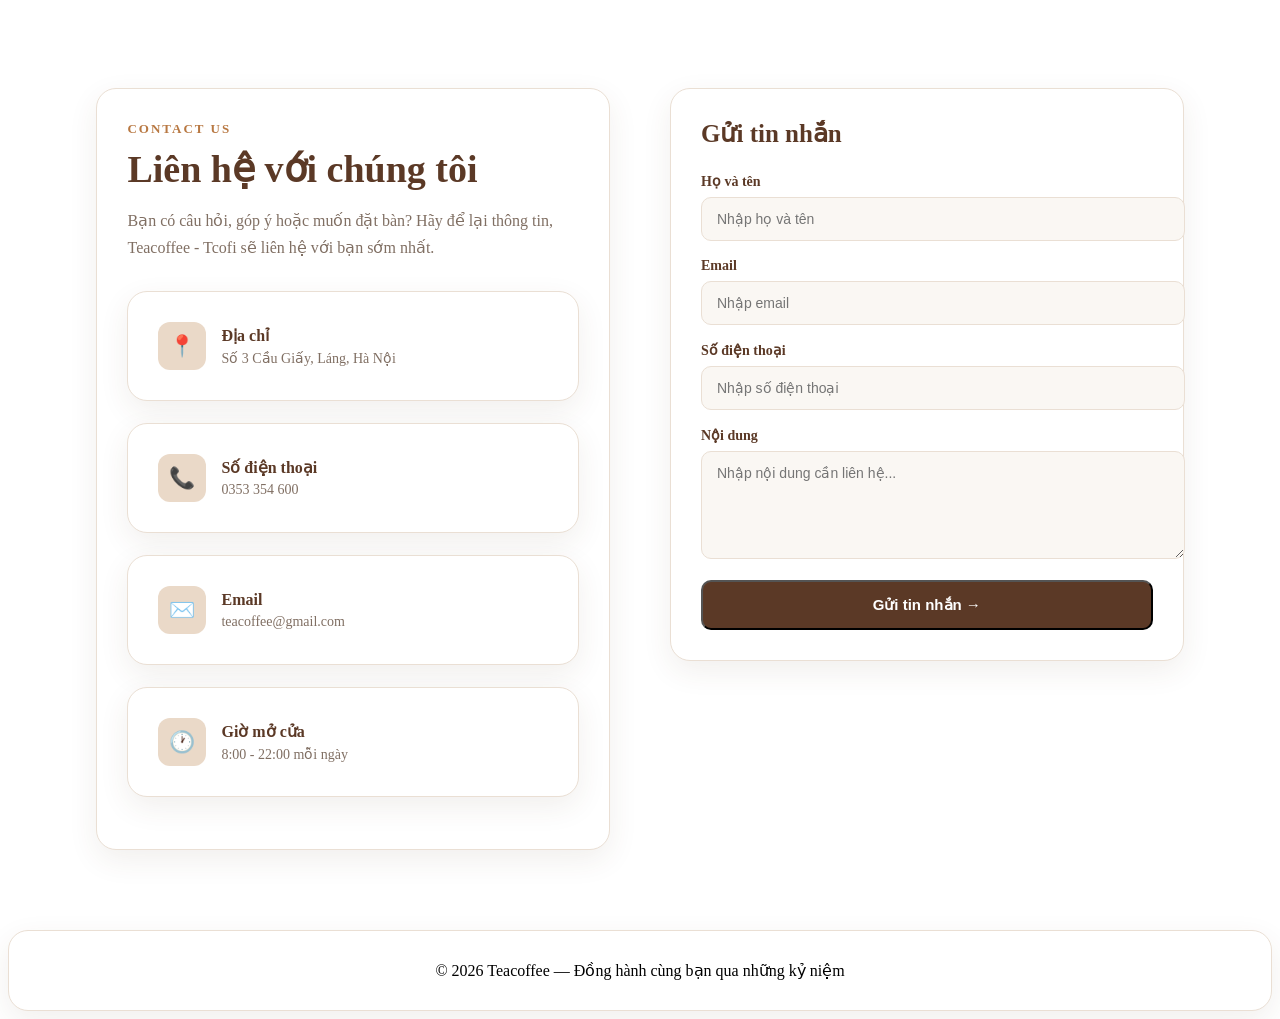
==== contact - footer.html @ c823c7c3 "Mô tả ngắn gọn về thay đổi mới" ====
<!DOCTYPE html>
<html lang="en">
<head>
  <meta charset="UTF-8">
  <meta name="viewport" content="width=device-width, initial-scale=1.0">
  <link rel="stylesheet" href="css/contact - footer.css">
</head>
<body>
  
<section class="contact" id="contact">
  <div class="contact-container">


<div class="contact-info">
  <span class="contact-label">CONTACT US</span>
  <h2>Liên hệ với chúng tôi</h2>
  <p>
    Bạn có câu hỏi, góp ý hoặc muốn đặt bàn?
    Hãy để lại thông tin, Teacoffee - Tcofi sẽ liên hệ với bạn sớm nhất.
  </p>

  <div class="info-item">
    <div class="info-icon">📍</div>
    <div>
      <strong>Địa chỉ</strong>
      <p>Số 3 Cầu Giấy, Láng, Hà Nội</p>
    </div>
  </div>

  <div class="info-item">
    <div class="info-icon">📞</div>
    <div>
      <strong>Số điện thoại</strong>
      <p>0353 354 600</p>
    </div>
  </div>

  <div class="info-item">
    <div class="info-icon">✉️</div>
    <div>
      <strong>Email</strong>
      <p>teacoffee@gmail.com</p>
    </div>
  </div>

  <div class="info-item">
    <div class="info-icon">🕐</div>
    <div>
      <strong>Giờ mở cửa</strong>
      <p>8:00 - 22:00 mỗi ngày</p>
    </div>
  </div>
</div>

<div class="contact-form">
  <h3>Gửi tin nhắn</h3>

  <form onsubmit="sendMessage(event)">
    <div class="form-group">
      <label>Họ và tên</label>
      <input type="text" placeholder="Nhập họ và tên" required>
    </div>

    <div class="form-group">
      <label>Email</label>
      <input type="email" placeholder="Nhập email" required>
    </div>

    <div class="form-group">
      <label>Số điện thoại</label>
      <input type="tel" placeholder="Nhập số điện thoại">
    </div>

    <div class="form-group">
      <label>Nội dung</label>
      <textarea rows="5" placeholder="Nhập nội dung cần liên hệ..." required></textarea>
    </div>

    <button type="submit" class="contact-btn">
      Gửi tin nhắn →
    </button>
  </form>
</div>

  </div>
</section>

    <footer>
      © 2026 Teacoffee — Đồng hành cùng bạn qua những kỷ niệm
      
    </footer>

    <div class="toast" id="toast"></div>
  </div>
</body>
</html>
---- css/contact - footer.css ----
.toast {
  position: fixed;
  right: 25px;
  bottom: 25px;
  background: var(--brown);
  color: #fff;
  padding: 14px 20px;
  border-radius: 12px;
  display: none;
}
.contact {
padding: 80px 7%;
background: #f7f2eb;
}

.contact-container {
max-width: 1100px;
margin: auto;
display: grid;
grid-template-columns: 1fr 1fr;
gap: 60px;
align-items: start;
}

.contact-label {
color: #b87842;
font-size: 13px;
font-weight: 800;
letter-spacing: 2px;

}
.contact-info{
  background: #ffffff;
  padding: 30px;
  border-radius: 20px;
  border: 1px solid #eadfd4;
  box-shadow: 0 10px 30px #5b392615;
}
.contact-info h2 {
font-size: 38px;
margin: 10px 0 15px;
color: #5b3926;
}

.contact-info > p {
color: #806f63;
line-height: 1.7;
margin-bottom: 30px;
}

.info-item {
display: flex;
align-items: center;
gap: 15px;
margin-bottom: 22px;
background: #ffffff;
padding: 30px;
border-radius: 20px;
border: 1px solid #eadfd4;
box-shadow: 0 10px 30px #5b392615;
}

.info-icon {
width: 48px;
height: 48px;
border-radius: 12px;
background: #ead9c8;
display: flex;
align-items: center;
justify-content: center;
font-size: 21px;
}

.info-item strong {
color: #5b3926;
}

.info-item p {
margin: 5px 0 0;
color: #806f63;
font-size: 14px;
}

.contact-form {
background: #ffffff;
padding: 30px;
border-radius: 20px;
border: 1px solid #eadfd4;
box-shadow: 0 10px 30px #5b392615;
margin-top: none;
}

.contact-form h3 {
margin: 0 0 25px;
color: #5b3926;
font-size: 25px;
}

.form-group {
margin-bottom: 17px;
}

.form-group label {
display: block;
margin-bottom: 7px;
color: #5b3926;
font-size: 14px;
font-weight: 700;
}

.form-group input,
.form-group textarea {
width: 100%;
padding: 13px 15px;
border: 1px solid #eadfd4;
border-radius: 10px;
background: #faf7f3;
color: #5b3926;
font-family: Arial, sans-serif;
font-size: 14px;
outline: none;
}

.form-group input:focus,
.form-group textarea:focus {
border-color: #b87842;
}

.form-group textarea {
resize: vertical;
}

.contact-btn {
width: 100%;
padding: 14px;
border-radius: 10px;
background: #5b3926;
color: white;
font-size: 15px;
font-weight: 700;
cursor: pointer;
}
.contact, footer{
  background: url(coffee.webp);
}
.contact-btn:hover {
background: #b87842;
}

@media (max-width: 800px) {
.contact-container {
grid-template-columns: 1fr;
gap: 35px;
}

.contact-info h2 {
font-size: 32px;
}
}


footer { 
  text-align: center; 
  padding: 60px; 
background: #ffffff;
  padding: 30px;
  border-radius: 20px;
  border: 1px solid #eadfd4;
  box-shadow: 0 10px 30px #5b392615;

}
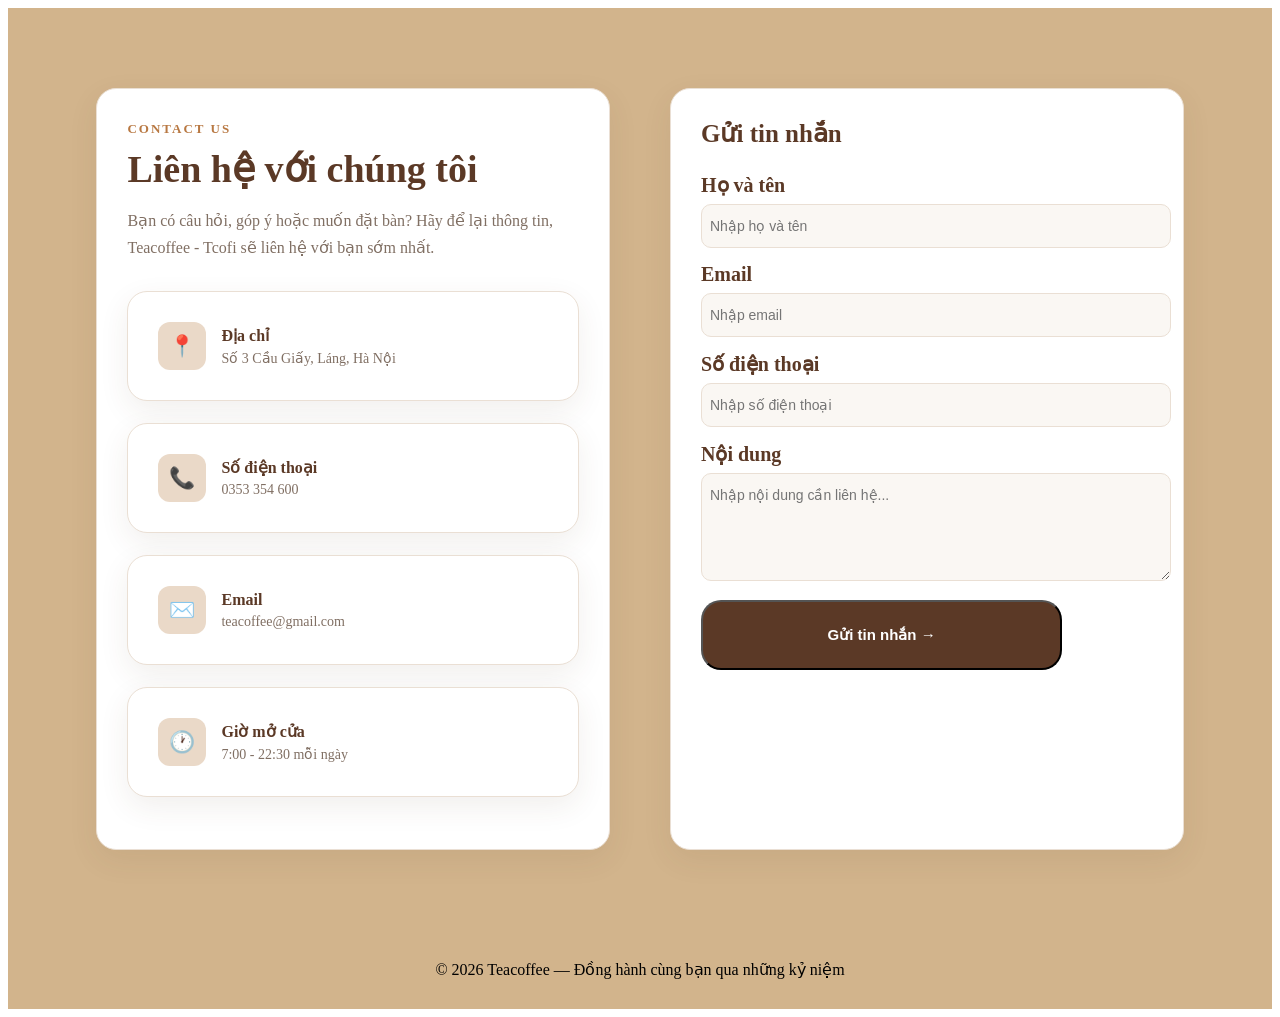
==== commit 6c5a8630: "end" ====
--- a/contact - footer.html
+++ b/contact - footer.html
@@ -1,7 +1,8 @@
 <!DOCTYPE html>
-<html lang="en">
+<html lang="vi">
 <head>
   <meta charset="UTF-8">
+  <link rel="icon" type="image/jpeg" href="img/tcofi.jpg"/>
   <meta name="viewport" content="width=device-width, initial-scale=1.0">
   <link rel="stylesheet" href="css/contact - footer.css">
 </head>
@@ -47,7 +48,7 @@
     <div class="info-icon">🕐</div>
     <div>
       <strong>Giờ mở cửa</strong>
-      <p>8:00 - 22:00 mỗi ngày</p>
+      <p>7:00 - 22:30 mỗi ngày</p>
     </div>
   </div>
 </div>
@@ -55,31 +56,32 @@
 <div class="contact-form">
   <h3>Gửi tin nhắn</h3>
 
-  <form onsubmit="sendMessage(event)">
+  <form>
     <div class="form-group">
-      <label>Họ và tên</label>
-      <input type="text" placeholder="Nhập họ và tên" required>
+      <label for="feedback-name">Họ và tên</label>
+      <input id="feedback-name" name="name" type="text" placeholder="Nhập họ và tên" required>
     </div>
 
     <div class="form-group">
-      <label>Email</label>
-      <input type="email" placeholder="Nhập email" required>
+      <label for="feedback-email">Email</label>
+      <input id="feedback-email" name="email" type="email" placeholder="Nhập email" required>
     </div>
 
     <div class="form-group">
-      <label>Số điện thoại</label>
-      <input type="tel" placeholder="Nhập số điện thoại">
+      <label for="feedback-phone">Số điện thoại</label>
+      <input id="feedback-phone" name="phone" type="tel" placeholder="Nhập số điện thoại">
     </div>
 
     <div class="form-group">
-      <label>Nội dung</label>
-      <textarea rows="5" placeholder="Nhập nội dung cần liên hệ..." required></textarea>
+      <label for="feedback-message">Nội dung</label>
+      <textarea id="feedback-message" name="message" rows="5" placeholder="Nhập nội dung cần liên hệ..." required></textarea>
     </div>
 
     <button type="submit" class="contact-btn">
       Gửi tin nhắn →
     </button>
   </form>
+  <p class="contact-status" id="contact-status" role="status" aria-live="polite"></p>
 </div>
 
   </div>
@@ -92,5 +94,6 @@
 
     <div class="toast" id="toast"></div>
   </div>
+  <script src="js/contact-feedback.js"></script>
 </body>
 </html>
--- a/css/contact - footer.css
+++ b/css/contact - footer.css
@@ -19,7 +19,7 @@
 display: grid;
 grid-template-columns: 1fr 1fr;
 gap: 60px;
-align-items: start;
+align-items: stretch;
 }
 
 .contact-label {
@@ -97,21 +97,21 @@
 }
 
 .form-group {
-margin-bottom: 17px;
+margin-bottom: 15px;
 }
 
 .form-group label {
 display: block;
 margin-bottom: 7px;
 color: #5b3926;
-font-size: 14px;
+font-size: 20px;
 font-weight: 700;
 }
 
 .form-group input,
 .form-group textarea {
 width: 100%;
-padding: 13px 15px;
+padding: 13px 8px;
 border: 1px solid #eadfd4;
 border-radius: 10px;
 background: #faf7f3;
@@ -131,20 +131,28 @@
 }
 
 .contact-btn {
-width: 100%;
-padding: 14px;
-border-radius: 10px;
+width: 80%;
+padding: 24px;
+border-radius: 20px;
 background: #5b3926;
 color: white;
 font-size: 15px;
 font-weight: 700;
 cursor: pointer;
+text-align: center;
 }
-.contact, footer{
-  background: url(coffee.webp);
+.contact {
+  background: #d2b48c;
 }
 .contact-btn:hover {
 background: #b87842;
+}
+
+.contact-status {
+  min-height: 1.5em;
+  margin-top: 14px;
+  color: #527a55;
+  font-size: 14px;
 }
 
 @media (max-width: 800px) {
@@ -162,11 +170,6 @@
 footer { 
   text-align: center; 
   padding: 60px; 
-background: #ffffff;
+  background: #d2b48c;
   padding: 30px;
-  border-radius: 20px;
-  border: 1px solid #eadfd4;
-  box-shadow: 0 10px 30px #5b392615;
-
 }
-
